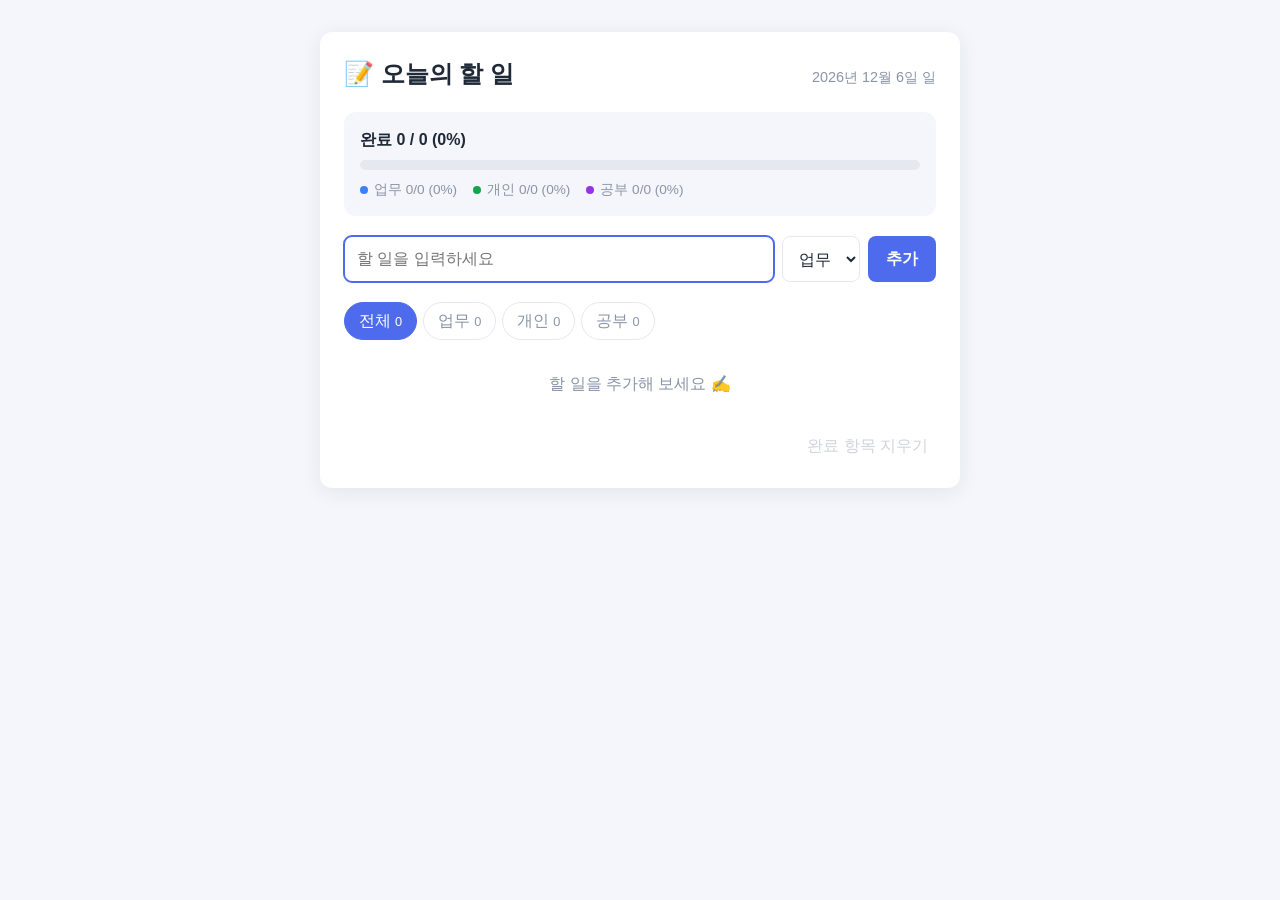
==== todo-app2/index.html @ dc8169aa "todo-app2 추가: PRD/TRD/TASKS 문서와 할 일 앱 구현 - 순수 JavaScript로 만든 개인용 할 일 앱 (추가·수정·삭제, 완료 체크,   업무/개인/공부 " ====
<!DOCTYPE html>
<html lang="ko">
<head>
  <meta charset="UTF-8">
  <meta name="viewport" content="width=device-width, initial-scale=1.0">
  <title>오늘의 할 일</title>
  <link rel="icon" href="data:image/svg+xml,<svg xmlns='http://www.w3.org/2000/svg' viewBox='0 0 100 100'><text y='.9em' font-size='90'>📝</text></svg>">
  <link rel="stylesheet" href="style.css">
</head>
<body>
  <main class="app">
    <header class="app-header">
      <h1>📝 오늘의 할 일</h1>
      <p class="today" id="today"></p>
    </header>

    <section class="progress" aria-label="진행률">
      <div class="progress-summary">
        <span id="progressText">완료 0 / 0 (0%)</span>
        <span id="celebrate" class="celebrate" hidden>🎉 모두 완료!</span>
      </div>
      <div class="bar" role="progressbar" aria-valuemin="0" aria-valuemax="100" aria-valuenow="0" id="progressBar">
        <div class="bar-fill" id="progressFill"></div>
      </div>
      <ul class="category-progress" id="categoryProgress"></ul>
    </section>

    <form class="add-form" id="addForm" autocomplete="off">
      <input type="text" id="addInput" maxlength="100" placeholder="할 일을 입력하세요" aria-label="할 일 내용">
      <select id="addCategory" aria-label="카테고리"></select>
      <button type="submit" class="btn-primary">추가</button>
    </form>

    <nav class="filters" id="filters" aria-label="카테고리 필터"></nav>

    <ul class="todo-list" id="todoList"></ul>
    <p class="empty" id="emptyMessage" hidden>할 일을 추가해 보세요 ✍️</p>

    <footer class="app-footer">
      <button type="button" class="btn-text" id="clearDone">완료 항목 지우기</button>
    </footer>
  </main>

  <script src="app.js"></script>
</body>
</html>
---- todo-app2/style.css ----
:root {
  --bg: #f4f6fb;
  --card: #ffffff;
  --text: #1f2937;
  --muted: #8a94a6;
  --line: #e5e8ef;
  --primary: #4f6bed;
  --primary-dark: #3b55d4;
  --danger: #e5484d;
  --work: #3b82f6;
  --personal: #16a34a;
  --study: #9333ea;
  --radius: 12px;
}

* { box-sizing: border-box; }

body {
  margin: 0;
  background: var(--bg);
  color: var(--text);
  font-family: -apple-system, BlinkMacSystemFont, "Segoe UI", "Malgun Gothic", "Apple SD Gothic Neo", sans-serif;
  line-height: 1.5;
}

button, input, select { font: inherit; color: inherit; }

.app {
  max-width: 640px;
  margin: 32px auto;
  padding: 24px;
  background: var(--card);
  border-radius: var(--radius);
  box-shadow: 0 4px 20px rgba(31, 41, 55, 0.08);
}

/* 헤더 */
.app-header {
  display: flex;
  flex-wrap: wrap;
  align-items: baseline;
  justify-content: space-between;
  gap: 4px 12px;
}
.app-header h1 { margin: 0; font-size: 1.5rem; }
.today { margin: 0; color: var(--muted); font-size: 0.9rem; }

/* 진행률 */
.progress {
  margin: 20px 0;
  padding: 16px;
  background: var(--bg);
  border-radius: var(--radius);
}
.progress-summary {
  display: flex;
  justify-content: space-between;
  font-weight: 600;
  margin-bottom: 8px;
}
.celebrate { color: var(--primary); }
.bar {
  height: 10px;
  background: var(--line);
  border-radius: 999px;
  overflow: hidden;
}
.bar-fill {
  height: 100%;
  width: 0;
  background: var(--primary);
  border-radius: 999px;
  transition: width 0.3s ease;
}
.category-progress {
  display: flex;
  flex-wrap: wrap;
  gap: 4px 16px;
  margin: 10px 0 0;
  padding: 0;
  list-style: none;
  font-size: 0.85rem;
  color: var(--muted);
}
.category-progress .dot {
  display: inline-block;
  width: 8px;
  height: 8px;
  margin-right: 6px;
  border-radius: 50%;
  vertical-align: middle;
}

/* 추가 폼 */
.add-form { display: flex; gap: 8px; }
.add-form input { flex: 1; min-width: 0; }

input[type="text"], select {
  padding: 10px 12px;
  border: 1px solid var(--line);
  border-radius: 8px;
  background: var(--card);
}
input[type="text"]:focus, select:focus {
  outline: 2px solid var(--primary);
  outline-offset: -1px;
  border-color: transparent;
}

.btn-primary {
  padding: 10px 18px;
  border: none;
  border-radius: 8px;
  background: var(--primary);
  color: #fff;
  font-weight: 600;
  cursor: pointer;
}
.btn-primary:hover { background: var(--primary-dark); }

.btn-text {
  padding: 6px 8px;
  border: none;
  background: none;
  color: var(--muted);
  cursor: pointer;
}
.btn-text:hover:not(:disabled) { color: var(--danger); }
.btn-text:disabled { opacity: 0.4; cursor: default; }

.shake { animation: shake 0.35s; border-color: var(--danger) !important; }
@keyframes shake {
  0%, 100% { transform: translateX(0); }
  25% { transform: translateX(-6px); }
  75% { transform: translateX(6px); }
}

/* 필터 탭 */
.filters {
  display: flex;
  gap: 6px;
  margin: 20px 0 8px;
  overflow-x: auto;
}
.filter {
  padding: 6px 14px;
  border: 1px solid var(--line);
  border-radius: 999px;
  background: var(--card);
  color: var(--muted);
  cursor: pointer;
  white-space: nowrap;
}
.filter .count { margin-left: 4px; font-size: 0.8rem; }
.filter.active {
  background: var(--primary);
  border-color: var(--primary);
  color: #fff;
}

/* 목록 */
.todo-list { margin: 0; padding: 0; list-style: none; }

.todo-item {
  display: flex;
  align-items: center;
  gap: 10px;
  padding: 10px 4px;
  border-bottom: 1px solid var(--line);
}
.todo-item input[type="checkbox"] {
  width: 20px;
  height: 20px;
  flex-shrink: 0;
  accent-color: var(--primary);
  cursor: pointer;
}
.todo-text {
  flex: 1;
  min-width: 0;
  overflow-wrap: anywhere;
  cursor: text;
}
.todo-item.completed .todo-text {
  color: var(--muted);
  text-decoration: line-through;
}
.todo-item.completed .badge { opacity: 0.5; }

.badge {
  flex-shrink: 0;
  padding: 2px 8px;
  border-radius: 999px;
  color: #fff;
  font-size: 0.75rem;
  font-weight: 600;
}
.badge.work, .dot.work { background: var(--work); }
.badge.personal, .dot.personal { background: var(--personal); }
.badge.study, .dot.study { background: var(--study); }

.icon-btn {
  width: 36px;
  height: 36px;
  flex-shrink: 0;
  border: none;
  border-radius: 8px;
  background: none;
  cursor: pointer;
  opacity: 0.55;
}
.icon-btn:hover, .icon-btn:focus-visible { opacity: 1; background: var(--bg); }

/* 편집 모드 */
.todo-item.editing { gap: 6px; }
.todo-item.editing .edit-input { flex: 1; min-width: 0; padding: 6px 10px; }
.todo-item.editing select { padding: 6px 8px; }

.empty {
  margin: 32px 0;
  text-align: center;
  color: var(--muted);
}

.app-footer {
  display: flex;
  justify-content: flex-end;
  margin-top: 12px;
}

/* 반응형 */
@media (max-width: 480px) {
  .app { margin: 0; padding: 16px; border-radius: 0; min-height: 100vh; box-shadow: none; }
  .add-form { flex-wrap: wrap; }
  .add-form input { flex-basis: 100%; }
  .add-form select { flex: 1; }
  .todo-item.editing { flex-wrap: wrap; }
  .todo-item.editing .edit-input { flex-basis: 100%; }
}
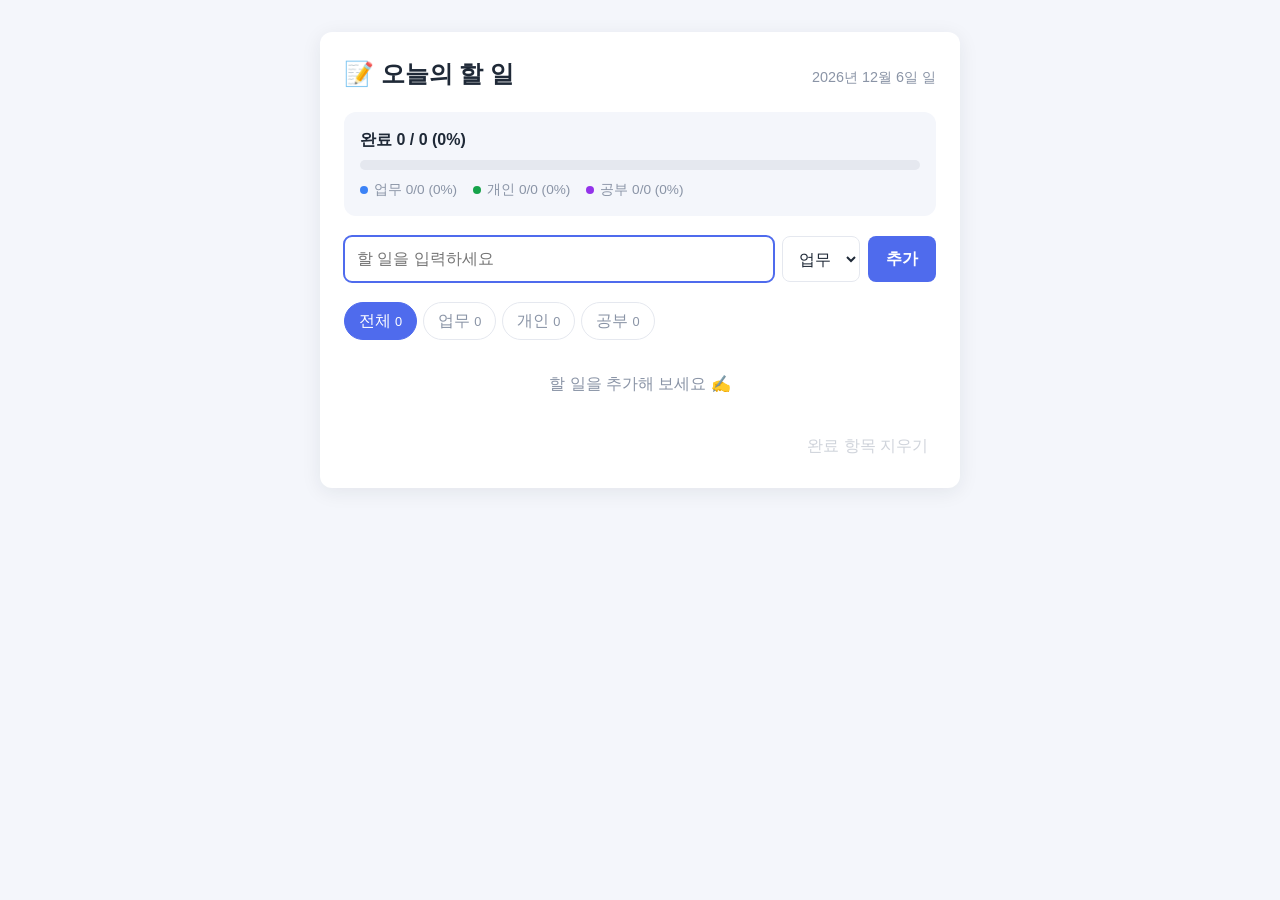
==== commit 1ce44502: "todo-app2, todo-app3: 키워드 기반 자동 카테고리 분류 추가 (PRD F9, v1.1) - 할 일 입력 중 키워드(회의 · 과제 · 운동 등)를 보고 추가 폼 카테" ====
--- a/todo-app2/index.html
+++ b/todo-app2/index.html
@@ -30,6 +30,7 @@
       <select id="addCategory" aria-label="카테고리"></select>
       <button type="submit" class="btn-primary">추가</button>
     </form>
+    <p class="auto-hint" id="autoHint" aria-live="polite" hidden></p>
 
     <nav class="filters" id="filters" aria-label="카테고리 필터"></nav>
 
--- a/todo-app2/style.css
+++ b/todo-app2/style.css
@@ -128,6 +128,13 @@
 .btn-text:hover:not(:disabled) { color: var(--danger); }
 .btn-text:disabled { opacity: 0.4; cursor: default; }
 
+/* 키워드 자동 분류 안내 */
+.auto-hint {
+  margin: 6px 2px 0;
+  color: var(--primary);
+  font-size: 0.85rem;
+}
+
 .shake { animation: shake 0.35s; border-color: var(--danger) !important; }
 @keyframes shake {
   0%, 100% { transform: translateX(0); }
